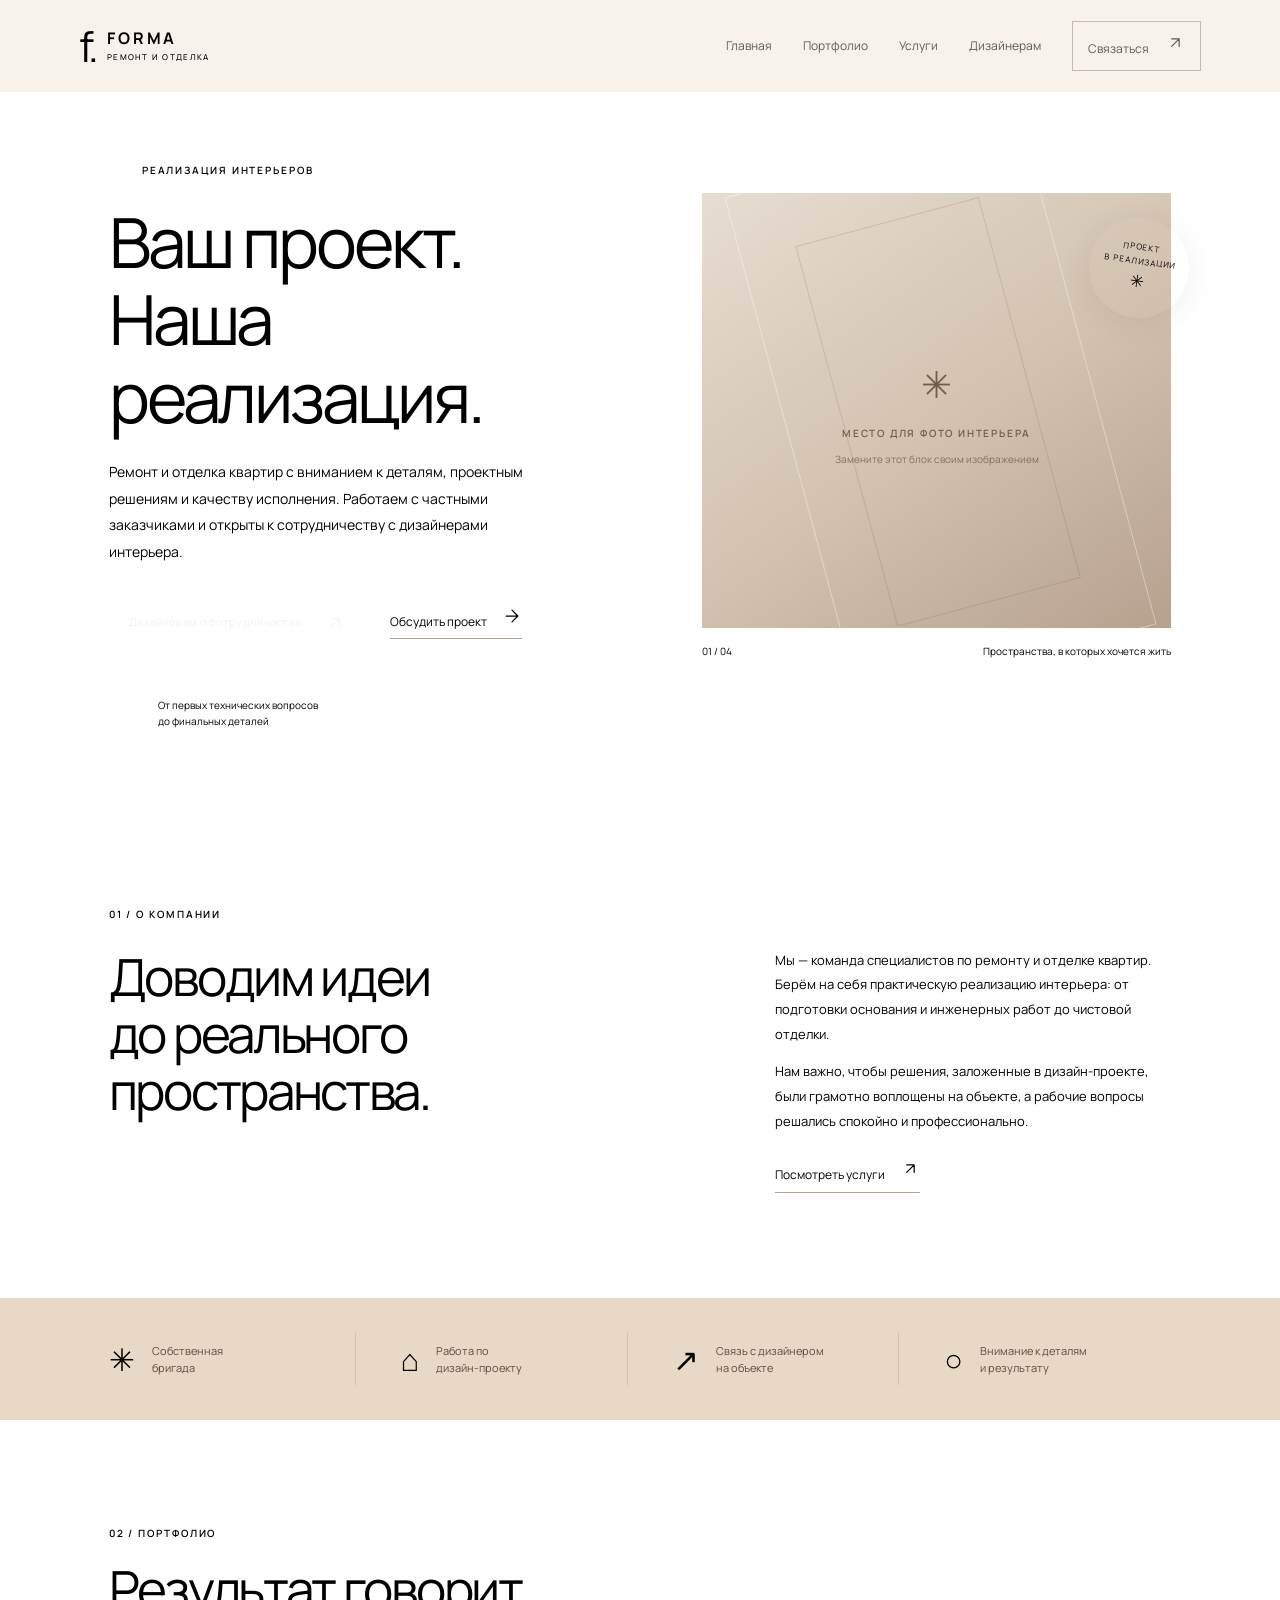
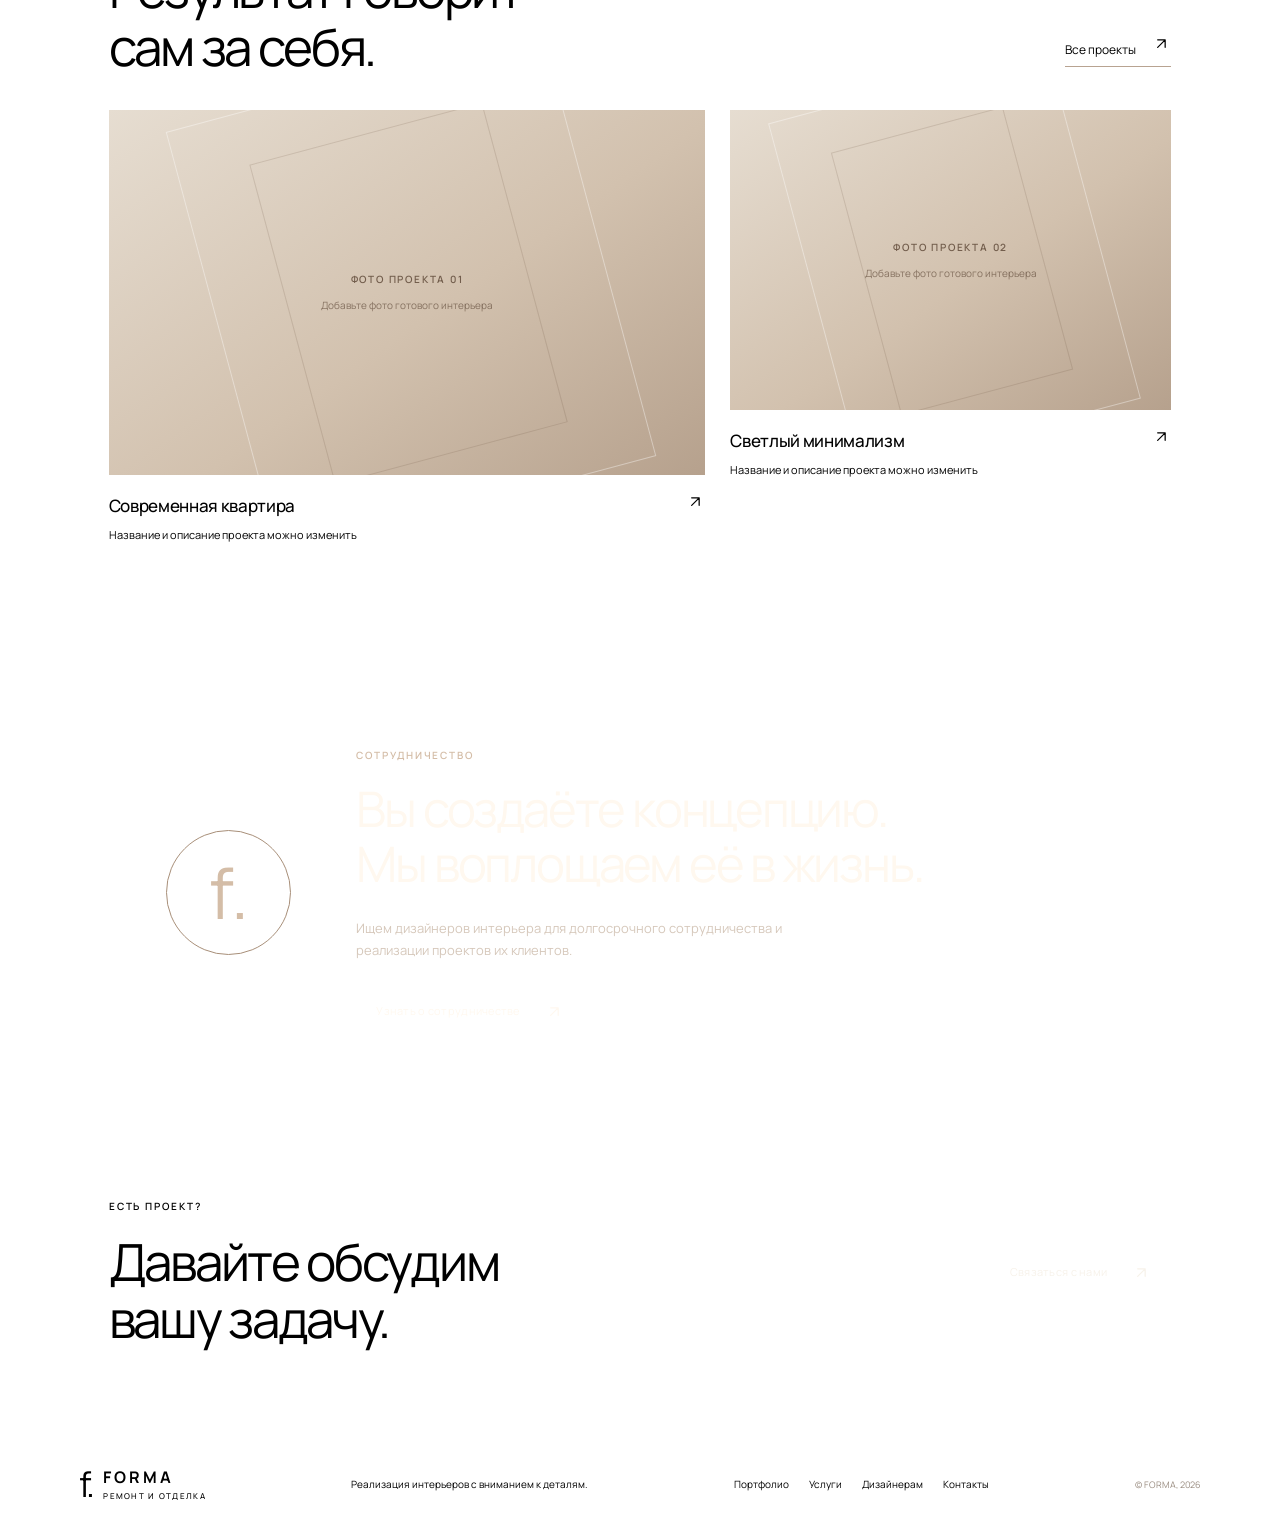
==== index.html @ 243bde85 "Add files via upload" ====
<!doctype html>
<html lang="ru">
<head><meta charset="utf-8"><meta name="viewport" content="width=device-width, initial-scale=1"><meta name="description" content="Ремонт и отделка квартир по дизайн-проектам. Надёжный подрядчик для дизайнеров интерьера."><title>Forma — ремонт и реализация интерьеров</title><link rel="stylesheet" href="styles.css"></head>
<body>
<svg xmlns="http://www.w3.org/2000/svg" style="position:absolute;width:0;height:0;overflow:hidden" aria-hidden="true">
<symbol id="icon-menu" viewBox="0 0 24 24"><path d="M4 7h16M4 12h16M4 17h16" fill="none" stroke="currentColor" stroke-width="1.5" stroke-linecap="round"/></symbol>
<symbol id="icon-arrow" viewBox="0 0 24 24"><path d="M5 12h13M12 5l7 7-7 7" fill="none" stroke="currentColor" stroke-width="1.5" stroke-linecap="round" stroke-linejoin="round"/></symbol>
<symbol id="icon-external" viewBox="0 0 24 24"><path d="M8 16 17 7M8 7h9v9" fill="none" stroke="currentColor" stroke-width="1.5" stroke-linecap="round" stroke-linejoin="round"/></symbol>
</svg>
<header class="site-header"><a class="logo" href="index.html"><span class="logo-mark">f.</span><span>FORMA<small>РЕМОНТ И ОТДЕЛКА</small></span></a><button class="menu-toggle" aria-label="Открыть меню" aria-expanded="false"><svg class="icon-svg" aria-hidden="true"><use href="#icon-menu"></use></svg></button><nav class="nav"><a class="active" href="index.html">Главная</a><a href="portfolio.html">Портфолио</a><a href="services.html">Услуги</a><a href="designers.html">Дизайнерам</a><a class="nav-contact" href="contacts.html">Связаться <span class="icon-inline" aria-hidden="true"><svg class="icon-svg"><use href="#icon-external"></use></svg></span></a></nav></header>
<main><section class="hero"><div class="hero-copy"><p class="eyebrow"><span></span> РЕАЛИЗАЦИЯ ИНТЕРЬЕРОВ</p><h1>Ваш проект.<br><span>Наша реализация.</span></h1><p class="hero-text">Ремонт и отделка квартир с вниманием к деталям, проектным решениям и качеству исполнения. Работаем с частными заказчиками и открыты к сотрудничеству с дизайнерами интерьера.</p><div class="hero-actions"><a class="button button-dark" href="designers.html">Дизайнерам о сотрудничестве <span class="icon-inline" aria-hidden="true"><svg class="icon-svg"><use href="#icon-external"></use></svg></span></a><a class="text-link" href="contacts.html">Обсудить проект <span class="icon-inline" aria-hidden="true"><svg class="icon-svg"><use href="#icon-arrow"></use></svg></span></a></div><div class="hero-note"><span class="note-line"></span><span>От первых технических вопросов<br>до финальных деталей</span></div></div><div class="hero-visual"><div class="visual-image image-placeholder"><span class="placeholder-icon">✳</span><span>МЕСТО ДЛЯ ФОТО ИНТЕРЬЕРА</span><small>Замените этот блок своим изображением</small></div><div class="visual-caption"><span>01 / 04</span><span>Пространства, в которых хочется жить</span></div><div class="circle-stamp">ПРОЕКТ<br>В РЕАЛИЗАЦИИ <b>✳</b></div></div></section>
<section class="intro section-wrap"><div class="section-kicker">01 / О КОМПАНИИ</div><div class="intro-content"><h2>Доводим идеи<br>до <span>реального пространства.</span></h2><div><p>Мы — команда специалистов по ремонту и отделке квартир. Берём на себя практическую реализацию интерьера: от подготовки основания и инженерных работ до чистовой отделки.</p><p>Нам важно, чтобы решения, заложенные в дизайн-проекте, были грамотно воплощены на объекте, а рабочие вопросы решались спокойно и профессионально.</p><a class="underlined-link" href="services.html">Посмотреть услуги <span class="icon-inline" aria-hidden="true"><svg class="icon-svg"><use href="#icon-external"></use></svg></span></a></div></div></section>
<section class="feature-band"><div><span class="feature-symbol">✳</span><p>Собственная<br>бригада</p></div><div><span class="feature-symbol">⌂</span><p>Работа по<br>дизайн-проекту</p></div><div><span class="feature-symbol">↗</span><p>Связь с дизайнером<br>на объекте</p></div><div><span class="feature-symbol">○</span><p>Внимание к деталям<br>и результату</p></div></section>
<section class="preview-section section-wrap"><div class="section-heading"><div><div class="section-kicker">02 / ПОРТФОЛИО</div><h2>Результат говорит<br><span>сам за себя.</span></h2></div><a class="underlined-link" href="portfolio.html">Все проекты <span class="icon-inline" aria-hidden="true"><svg class="icon-svg"><use href="#icon-external"></use></svg></span></a></div><div class="project-grid"><a class="project-card project-large" href="portfolio.html"><div class="project-image image-placeholder"><span>ФОТО ПРОЕКТА 01</span><small>Добавьте фото готового интерьера</small></div><div class="project-meta"><div><h3>Современная квартира</h3><p>Название и описание проекта можно изменить</p></div><span class="icon-inline" aria-hidden="true"><svg class="icon-svg"><use href="#icon-external"></use></svg></span></div></a><a class="project-card" href="portfolio.html"><div class="project-image image-placeholder"><span>ФОТО ПРОЕКТА 02</span><small>Добавьте фото готового интерьера</small></div><div class="project-meta"><div><h3>Светлый минимализм</h3><p>Название и описание проекта можно изменить</p></div><span class="icon-inline" aria-hidden="true"><svg class="icon-svg"><use href="#icon-external"></use></svg></span></div></a></div></section>
<section class="designer-cta"><div class="cta-orbit">f.</div><div><div class="section-kicker">СОТРУДНИЧЕСТВО</div><h2>Вы создаёте концепцию.<br><span>Мы воплощаем её в жизнь.</span></h2><p>Ищем дизайнеров интерьера для долгосрочного сотрудничества и реализации проектов их клиентов.</p><a class="button button-light" href="designers.html">Узнать о сотрудничестве <span class="icon-inline" aria-hidden="true"><svg class="icon-svg"><use href="#icon-external"></use></svg></span></a></div></section>
<section class="contact-strip section-wrap"><div><div class="section-kicker">ЕСТЬ ПРОЕКТ?</div><h2>Давайте обсудим<br><span>вашу задачу.</span></h2></div><a class="button button-dark" href="contacts.html">Связаться с нами <span class="icon-inline" aria-hidden="true"><svg class="icon-svg"><use href="#icon-external"></use></svg></span></a></section></main>
<footer class="site-footer"><a class="logo logo-footer" href="index.html"><span class="logo-mark">f.</span><span>FORMA<small>РЕМОНТ И ОТДЕЛКА</small></span></a><p>Реализация интерьеров с вниманием к деталям.</p><div class="footer-links"><a href="portfolio.html">Портфолио</a><a href="services.html">Услуги</a><a href="designers.html">Дизайнерам</a><a href="contacts.html">Контакты</a></div><span class="copyright">© FORMA, 2026</span></footer><script src="script.js"></script></body></html>
---- styles.css ----
@import url('https://fonts.googleapis.com/css2?family=Manrope:wght@400;500;600;700;800&display=swap');
500;600;700&family=Playfair+Display:ital,wght@0,400;0,500;1,400;1,500&display=swap');
:root{--cream:#F7F2EA;--paper:#FFFCF7;--coffee:#39332D;--brown:#796858;--taupe:#C5A88A;--line:#E3D7C8;--ink:#39332D;--muted:#796858;--sand:#E8D9C7}*{box-sizing:border-box}html{scroll-behavior:smooth}body{margin:0;background:var(--cream);color:var(--ink);font-family:'Manrope',sans-serif;font-size:15px;line-height:1.7}a{color:inherit;text-decoration:none}.site-header{height:92px;padding:0 6.2%;display:flex;align-items:center;justify-content:space-between;border-bottom:1px solid var(--line);background:rgba(247,242,234,.96);position:relative;z-index:10}.logo{display:flex;align-items:center;gap:12px;font-size:16px;font-weight:700;letter-spacing:.18em;line-height:1.1}.logo-mark{font-family:'Manrope',sans-serif;font-size:42px;letter-spacing:-.1em;font-weight:400;color:var(--brown);line-height:1}.logo small{display:block;font-size:8px;letter-spacing:.16em;color:var(--muted);font-weight:500;margin-top:6px}.nav{display:flex;align-items:center;gap:31px;font-size:12px;color:#665a50}.nav a{transition:color .2s}.nav a:hover,.nav a.active{color:var(--brown)}.nav-contact{border:1px solid #c9b9a9;padding:11px 15px}.nav-contact span{margin-left:14px}.menu-toggle{display:none;background:none;border:0;font-size:25px;color:var(--coffee)}.hero{min-height:620px;padding:70px 8.5% 55px;display:grid;grid-template-columns:1fr 1fr;gap:7%;align-items:center}.eyebrow,.section-kicker{font-size:10px;letter-spacing:.19em;color:var(--brown);font-weight:600}.eyebrow{display:flex;align-items:center;gap:10px}.eyebrow span{width:23px;height:1px;background:var(--brown)}h1,h2,h3,p{margin-top:0}h1,h2{font-weight:400;letter-spacing:-.045em;line-height:1.12}h1{font-size:clamp(48px,5.4vw,77px);margin:24px 0}h1 em,h2 em,.contact-value em{font-family:'Manrope',sans-serif;font-weight:400;color:var(--brown)}h2{font-size:clamp(34px,4vw,53px);margin:18px 0 25px}h3{font-size:17px;font-weight:500;margin-bottom:5px;letter-spacing:-.02em}.hero-copy{padding:0 0 12px}.hero-text{max-width:440px;color:var(--muted);font-size:14px;line-height:1.9}.hero-actions{display:flex;align-items:center;gap:25px;flex-wrap:wrap;margin-top:31px}.button{display:inline-flex;align-items:center;gap:24px;padding:16px 20px;font-size:11px;letter-spacing:.025em;transition:transform .2s,background .2s}.button:hover{transform:translateY(-2px)}.button span{font-size:16px}.button-dark{background:var(--coffee);color:#F7F2EA}.button-dark:hover{background:#2E2924}.button-light{background:var(--paper);color:var(--coffee)}.text-link,.underlined-link{font-size:12px;border-bottom:1px solid #b8a391;padding-bottom:6px}.text-link span,.underlined-link span{padding-left:13px;color:var(--brown)}.hero-note{display:flex;align-items:center;gap:13px;margin-top:48px;color:var(--muted);font-size:10px;line-height:1.6}.note-line{height:1px;width:36px;background:var(--taupe)}.hero-visual{position:relative;padding:0 0 35px 25px}.visual-image{height:435px}.image-placeholder{background:linear-gradient(145deg,#e6ddd1,#d2c1ae 55%,#b6a18d);display:flex;align-items:center;justify-content:center;flex-direction:column;gap:9px;text-align:center;color:#725d4c;position:relative;overflow:hidden}.image-placeholder:before,.image-placeholder:after{content:"";position:absolute;border:1px solid rgba(255,255,255,.38);transform:rotate(-15deg);width:65%;height:120%;left:18%;top:-10%}.image-placeholder:after{width:40%;height:90%;left:30%;top:5%;border-color:rgba(95,70,52,.16)}.image-placeholder>*{position:relative;z-index:1}.image-placeholder>span:not(.placeholder-icon){font-size:10px;letter-spacing:.18em;font-weight:600}.image-placeholder small{font-size:10px;opacity:.8}.placeholder-icon{font-size:37px}.visual-caption{display:flex;justify-content:space-between;padding:15px 0;color:var(--muted);font-size:10px}.circle-stamp{position:absolute;right:-18px;top:25px;border-radius:50%;width:100px;height:100px;background:var(--paper);box-shadow:0 6px 30px #59422b15;display:flex;align-items:center;justify-content:center;flex-direction:column;text-align:center;font-size:8px;letter-spacing:.13em;line-height:1.7;color:var(--brown);transform:rotate(8deg)}.circle-stamp b{font-size:17px;font-weight:400}.section-wrap{padding-left:8.5%;padding-right:8.5%}.intro{padding-top:110px;padding-bottom:105px;border-top:1px solid var(--line)}.intro-content{display:grid;grid-template-columns:1fr .75fr;gap:13%;margin-top:25px}.intro-content h2{margin-top:0}.intro-content p{font-size:13px;color:var(--muted);line-height:1.9}.intro-content .underlined-link{display:inline-block;margin-top:13px}.feature-band{background:#E8D9C7;display:grid;grid-template-columns:repeat(4,1fr);padding:35px 8.5%;gap:25px}.feature-band>div{border-right:1px solid #D4C1AC;padding:0 20px;display:flex;align-items:center;gap:17px}.feature-band>div:first-child{padding-left:0}.feature-band>div:last-child{border:0}.feature-symbol{font-family:'Manrope',sans-serif;font-size:31px;color:var(--brown)}.feature-band p{font-size:11px;line-height:1.6;margin:0;color:#5e4c3f}.preview-section{padding-top:105px;padding-bottom:110px}.section-heading{display:flex;justify-content:space-between;align-items:end;margin-bottom:35px}.section-heading h2{margin-bottom:0}.section-heading>.underlined-link{margin-bottom:8px}.project-grid{display:grid;grid-template-columns:1.15fr .85fr;gap:25px}.project-image{height:300px}.project-large .project-image{height:365px}.project-meta,.portfolio-caption{display:flex;justify-content:space-between;align-items:flex-start;padding:17px 0;border-bottom:1px solid var(--line)}.project-meta p,.portfolio-caption p{font-size:11px;color:var(--muted);margin:0}.project-meta>span{font-size:20px;color:var(--brown)}.designer-cta{background:var(--coffee);color:#fff8ef;padding:75px 13%;display:grid;grid-template-columns:150px 1fr;gap:40px;align-items:center}.designer-cta .section-kicker{color:#d4bda7}.designer-cta h2{font-size:clamp(34px,4vw,49px)}.designer-cta h2 em{color:#d4bda7}.designer-cta p{color:#d6c8bb;font-size:13px;max-width:470px;margin-bottom:25px}.cta-orbit{width:125px;height:125px;border:1px solid #a88f79;border-radius:50%;display:grid;place-items:center;font-family:'Manrope',sans-serif;font-size:70px;color:#d4bda7}.contact-strip{display:flex;justify-content:space-between;align-items:center;padding-top:85px;padding-bottom:85px}.contact-strip h2{margin-bottom:0}.site-footer{padding:35px 6.2%;border-top:1px solid var(--line);display:flex;align-items:center;justify-content:space-between;gap:25px;flex-wrap:wrap}.logo-footer .logo-mark{font-size:35px}.site-footer>p{font-size:10px;color:var(--muted);margin:0}.footer-links{display:flex;gap:20px;font-size:10px;color:var(--muted)}.copyright{font-size:9px;color:#9a8d81}.page-hero{padding-top:95px;padding-bottom:70px}.page-hero h1{font-size:clamp(46px,5.6vw,72px);margin:22px 0}.page-hero>p{max-width:590px;color:var(--muted);font-size:14px;line-height:1.9}.portfolio-grid{display:grid;grid-template-columns:1fr 1fr;gap:40px 25px;padding-bottom:100px}.portfolio-photo{height:350px}.portfolio-item:nth-child(2n) .portfolio-photo{background:linear-gradient(145deg,#ddd4c8,#c3b09c 55%,#a58f7a)}.portfolio-item:nth-child(3n) .portfolio-photo{background:linear-gradient(145deg,#e9e1d7,#d5c3b0 55%,#c0a58c)}.portfolio-caption{align-items:center}.portfolio-caption>span{font-family:'Manrope',sans-serif;font-size:24px;color:#b7a391}.bottom-cta{padding-top:55px;padding-bottom:70px;border-top:1px solid var(--line);display:flex;align-items:center;justify-content:space-between;gap:25px}.bottom-cta h2{font-size:35px;margin:0}.services-list{padding-bottom:75px}.service-row{display:grid;grid-template-columns:45px 55px 1fr 25px;gap:20px;align-items:center;padding:25px 0;border-top:1px solid var(--line)}.service-number{font-size:10px;color:var(--brown)}.service-icon{width:48px;height:48px;border:1px solid #d9cabc;border-radius:50%;display:grid;place-items:center;font-size:22px;color:var(--brown)}.service-row p{margin:0;color:var(--muted);font-size:12px;max-width:700px}.service-row h2{font-size:22px;margin:0 0 7px}.service-arrow{color:var(--brown);font-size:20px}.service-note{background:#ece3d8;display:grid;grid-template-columns:50px 1fr auto;gap:25px;align-items:center;padding-top:35px;padding-bottom:35px;margin-bottom:90px}.note-star{font-size:34px;color:var(--brown)}.service-note h2{font-size:24px;margin:0 0 8px}.service-note p{font-size:12px;color:var(--muted);max-width:650px;margin:0}.service-note .underlined-link{white-space:nowrap}.designer-page-hero{padding-bottom:95px}.designer-page-hero>p{max-width:650px;margin-bottom:28px}.partner-section{display:grid;grid-template-columns:.7fr 1.3fr;gap:9%;padding-top:65px;padding-bottom:100px;border-top:1px solid var(--line)}.partner-intro h2{font-size:42px}.partner-intro>p{font-size:12px;line-height:1.9;color:var(--muted)}.partner-list{border-top:1px solid var(--line)}.partner-item{display:grid;grid-template-columns:55px 1fr 20px;gap:18px;align-items:start;padding:24px 0;border-bottom:1px solid var(--line)}.partner-icon{width:44px;height:44px;border-radius:50%;display:grid;place-items:center;background:#ece2d7;color:var(--brown);font-size:21px}.partner-item h3{margin:0 0 6px;font-size:16px}.partner-item p{font-size:12px;color:var(--muted);margin:0;line-height:1.8}.partner-item>span{color:var(--brown)}.partner-item .underlined-link{display:inline-block;margin-top:14px}.partner-quote{background:#E8D9C7;text-align:center;padding:65px 15%}.partner-quote>span{font-family:'Manrope',sans-serif;font-size:60px;color:var(--brown);line-height:1}.partner-quote blockquote{font-family:'Manrope',sans-serif;font-size:clamp(25px,3vw,38px);line-height:1.35;margin:15px auto 25px;max-width:750px;color:#5c4839}.partner-quote p{font-size:9px;letter-spacing:.18em;color:var(--brown);margin:0}.contact-page{padding-top:95px;padding-bottom:110px;display:grid;grid-template-columns:1fr .75fr;gap:12%;align-items:center}.contact-page h1{font-size:clamp(55px,6vw,78px);margin:25px 0}.contact-page-copy>p{font-size:13px;max-width:400px;color:var(--muted);line-height:1.9}.contact-details{margin-top:45px;display:grid;gap:24px}.contact-details a{display:grid;gap:5px;width:fit-content}.contact-label{font-size:9px;letter-spacing:.17em;color:var(--brown)}.contact-value{font-size:16px}.contact-card{min-height:370px;background:#e9dfd3;padding:35px;display:flex;flex-direction:column;justify-content:space-between;position:relative;overflow:hidden}.contact-card:after{content:"";position:absolute;width:280px;height:280px;border:1px solid #c7b39f;border-radius:50%;right:-100px;top:80px}.contact-card-symbol{font-family:'Manrope',sans-serif;font-size:75px;color:var(--brown);line-height:1}.contact-card p{font-family:'Manrope',sans-serif;font-size:28px;line-height:1.4;position:relative;z-index:1}.contact-card p em{color:var(--brown)}.card-line{height:1px;background:#cdbdad;width:100%;position:relative;z-index:1}.contact-card-note{font-size:9px;letter-spacing:.16em;color:var(--brown);position:relative;z-index:1}
@media(max-width:900px){.site-header{padding:0 5%;height:78px}.nav{gap:15px}.hero{padding-left:6%;padding-right:6%;gap:4%}.section-wrap{padding-left:6%;padding-right:6%}.feature-band{padding-left:6%;padding-right:6%}.feature-band>div{padding:0 10px;gap:10px}.site-footer{padding-left:5%;padding-right:5%}.nav{font-size:11px}.nav-contact{padding:8px}.partner-section{gap:5%}.contact-page{gap:7%}}
@media(max-width:680px){.site-header{height:75px}.menu-toggle{display:block}.nav{display:none;position:absolute;top:74px;left:0;right:0;background:var(--cream);padding:18px 6% 25px;border-bottom:1px solid var(--line);flex-direction:column;align-items:stretch;gap:0}.nav.open{display:flex}.nav a{padding:13px 0;border-bottom:1px solid var(--line)}.nav .nav-contact{border:0;padding:13px 0}.hero{grid-template-columns:1fr;padding:55px 6% 45px;gap:35px}.hero h1{font-size:55px}.hero-visual{padding-left:0;padding-right:8px}.visual-image{height:340px}.circle-stamp{right:-4px}.intro{padding-top:65px;padding-bottom:65px}.intro-content{grid-template-columns:1fr;gap:10px}.feature-band{grid-template-columns:1fr 1fr;gap:25px;padding-top:30px;padding-bottom:30px}.feature-band>div{border:0;padding:0!important}.preview-section{padding-top:65px;padding-bottom:65px}.section-heading{align-items:start;gap:20px;flex-direction:column}.project-grid{grid-template-columns:1fr;gap:30px}.project-image,.project-large .project-image{height:280px}.designer-cta{padding:55px 7%;grid-template-columns:1fr;gap:25px}.cta-orbit{width:85px;height:85px;font-size:50px}.contact-strip{padding-top:60px;padding-bottom:60px;align-items:flex-start;flex-direction:column}.site-footer{align-items:flex-start;flex-direction:column;gap:17px;padding-top:30px;padding-bottom:30px}.footer-links{flex-wrap:wrap}.page-hero{padding-top:65px;padding-bottom:45px}.page-hero h1{font-size:48px}.portfolio-grid{grid-template-columns:1fr;padding-bottom:60px;gap:30px}.portfolio-photo{height:290px}.bottom-cta{align-items:flex-start;flex-direction:column;padding-top:40px;padding-bottom:50px}.bottom-cta h2{font-size:29px}.service-row{grid-template-columns:28px 43px 1fr;gap:12px;padding:22px 0}.service-icon{width:40px;height:40px;font-size:18px}.service-row h2{font-size:18px}.service-row p{font-size:11px}.service-arrow{display:none}.service-note{grid-template-columns:35px 1fr;gap:14px;margin-bottom:60px}.service-note .underlined-link{grid-column:2;width:fit-content}.service-note h2{font-size:20px}.partner-section{grid-template-columns:1fr;gap:25px;padding-top:50px;padding-bottom:60px}.partner-intro h2{font-size:37px}.partner-item{grid-template-columns:45px 1fr 15px;gap:12px}.partner-icon{width:38px;height:38px}.partner-quote{padding:50px 7%}.contact-page{grid-template-columns:1fr;padding-top:65px;padding-bottom:65px;gap:45px}.contact-page h1{font-size:60px}.contact-card{min-height:300px}.hero-actions{gap:18px}.button{padding:14px 15px}.logo{font-size:14px}}

/* Общие настройки типографики: без курсива, тёплая нейтральная палитра */
html, body, body * { font-style: normal; }

.icon-svg{display:inline-block;width:20px;height:20px;vertical-align:middle;color:var(--coffee);fill:none}
.icon-inline{display:inline-flex;align-items:center;justify-content:center}
.menu-toggle .icon-svg{width:24px;height:24px}
.feature-symbol,.partner-icon,.service-icon{color:var(--coffee)}
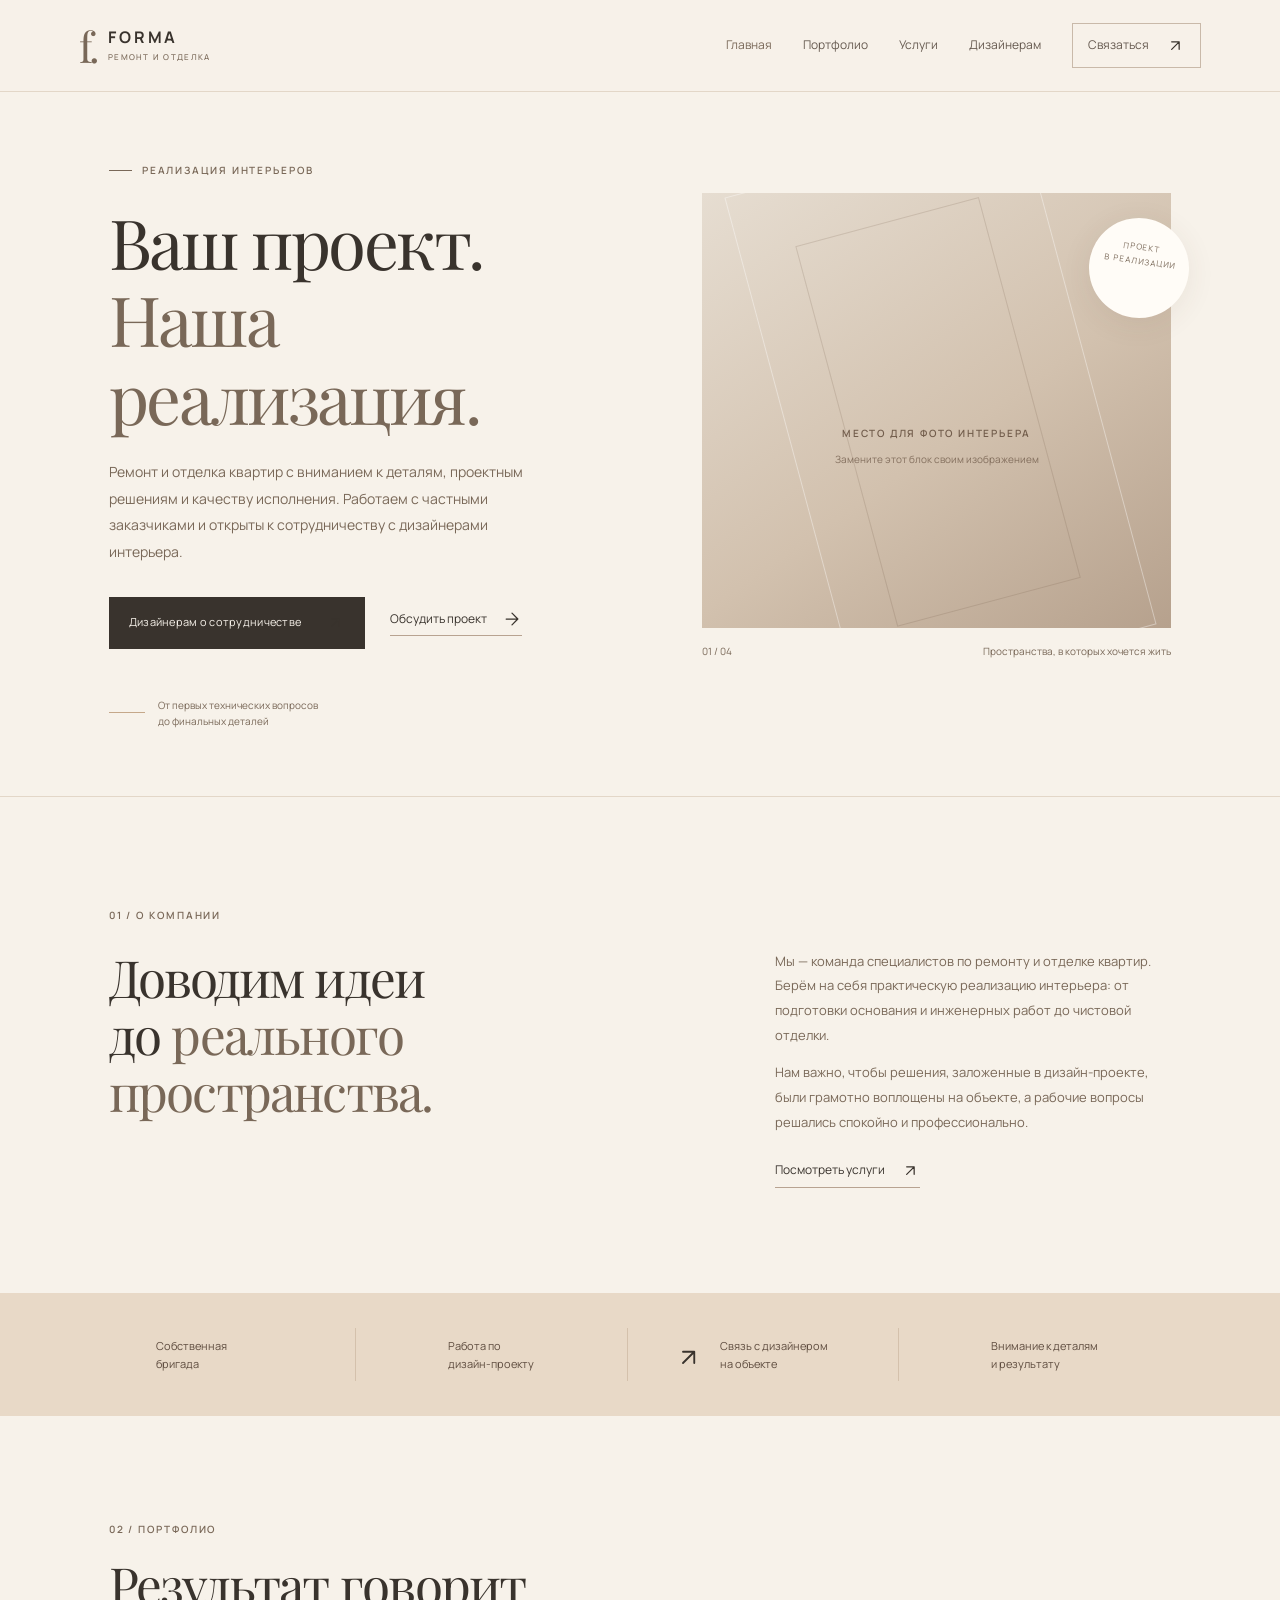
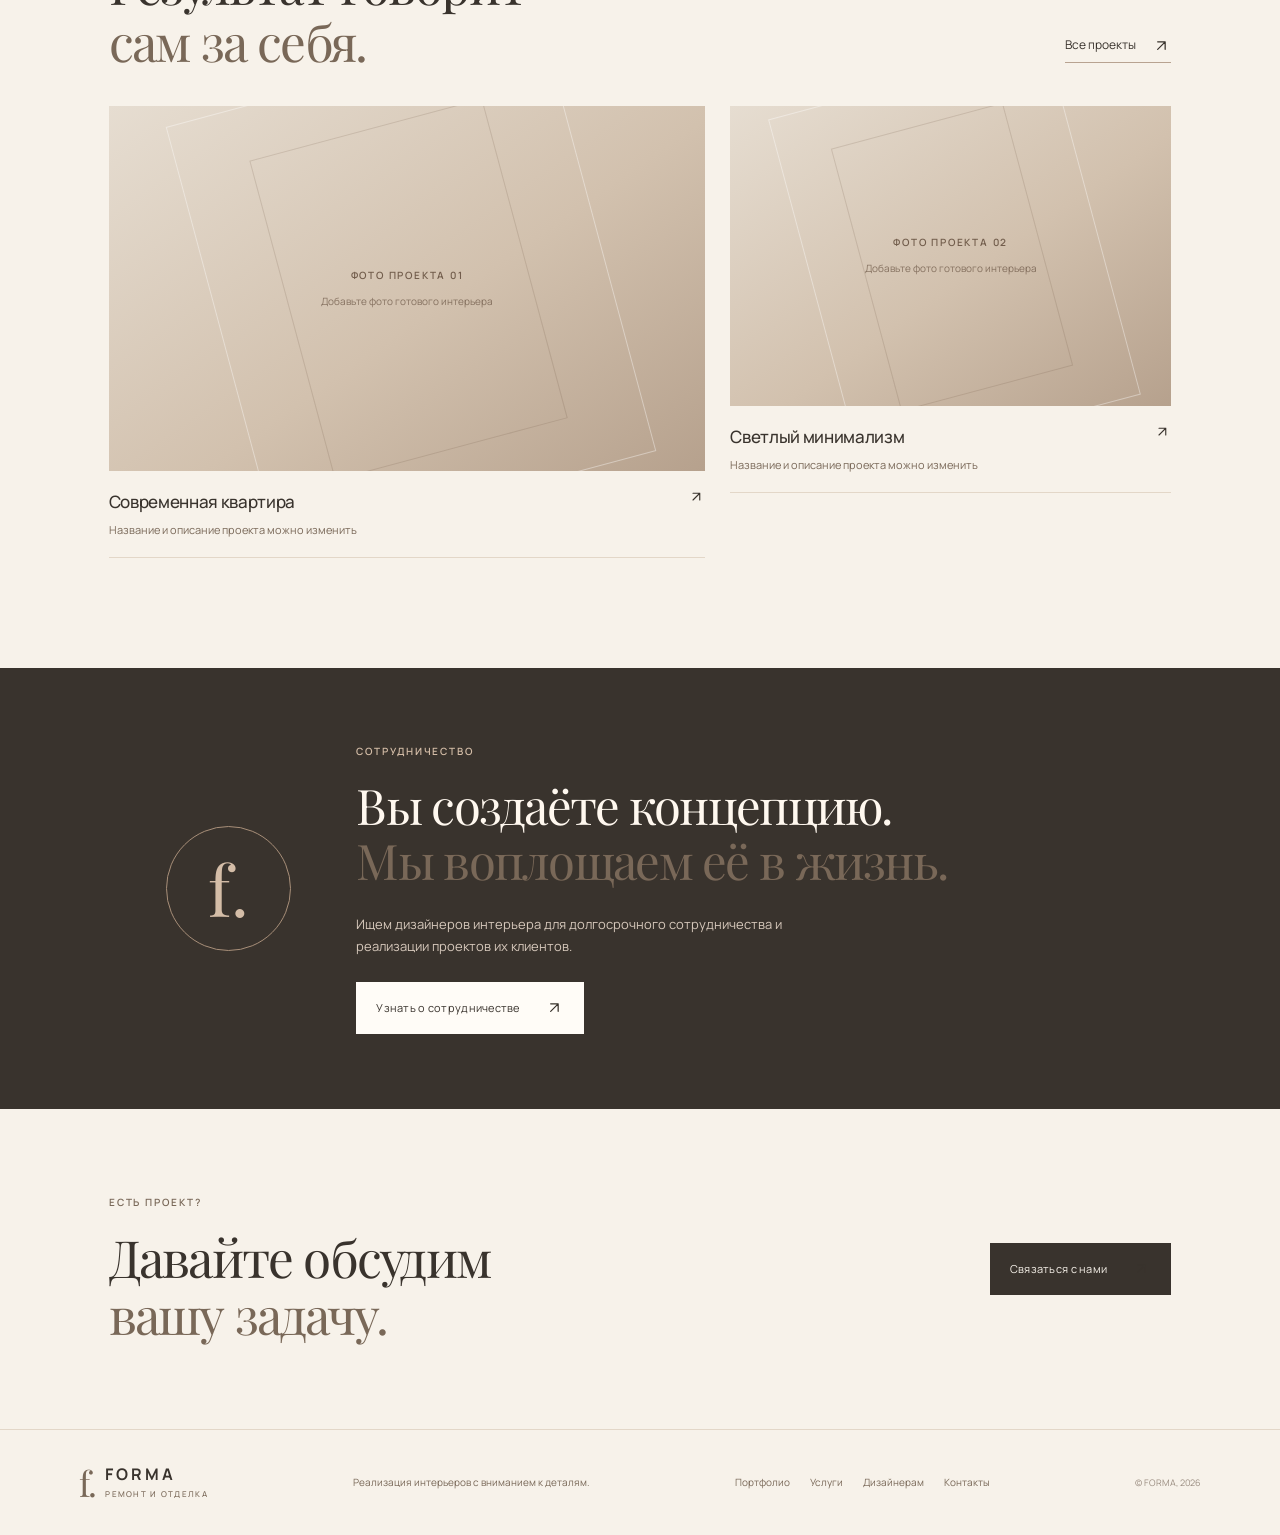
==== commit c2b183c7: "Add files via upload" ====
--- a/index.html
+++ b/index.html
@@ -3,14 +3,12 @@
 <head><meta charset="utf-8"><meta name="viewport" content="width=device-width, initial-scale=1"><meta name="description" content="Ремонт и отделка квартир по дизайн-проектам. Надёжный подрядчик для дизайнеров интерьера."><title>Forma — ремонт и реализация интерьеров</title><link rel="stylesheet" href="styles.css"></head>
 <body>
 <svg xmlns="http://www.w3.org/2000/svg" style="position:absolute;width:0;height:0;overflow:hidden" aria-hidden="true">
-<symbol id="icon-menu" viewBox="0 0 24 24"><path d="M4 7h16M4 12h16M4 17h16" fill="none" stroke="currentColor" stroke-width="1.5" stroke-linecap="round"/></symbol>
-<symbol id="icon-arrow" viewBox="0 0 24 24"><path d="M5 12h13M12 5l7 7-7 7" fill="none" stroke="currentColor" stroke-width="1.5" stroke-linecap="round" stroke-linejoin="round"/></symbol>
-<symbol id="icon-external" viewBox="0 0 24 24"><path d="M8 16 17 7M8 7h9v9" fill="none" stroke="currentColor" stroke-width="1.5" stroke-linecap="round" stroke-linejoin="round"/></symbol>
-</svg>
-<header class="site-header"><a class="logo" href="index.html"><span class="logo-mark">f.</span><span>FORMA<small>РЕМОНТ И ОТДЕЛКА</small></span></a><button class="menu-toggle" aria-label="Открыть меню" aria-expanded="false"><svg class="icon-svg" aria-hidden="true"><use href="#icon-menu"></use></svg></button><nav class="nav"><a class="active" href="index.html">Главная</a><a href="portfolio.html">Портфолио</a><a href="services.html">Услуги</a><a href="designers.html">Дизайнерам</a><a class="nav-contact" href="contacts.html">Связаться <span class="icon-inline" aria-hidden="true"><svg class="icon-svg"><use href="#icon-external"></use></svg></span></a></nav></header>
-<main><section class="hero"><div class="hero-copy"><p class="eyebrow"><span></span> РЕАЛИЗАЦИЯ ИНТЕРЬЕРОВ</p><h1>Ваш проект.<br><span>Наша реализация.</span></h1><p class="hero-text">Ремонт и отделка квартир с вниманием к деталям, проектным решениям и качеству исполнения. Работаем с частными заказчиками и открыты к сотрудничеству с дизайнерами интерьера.</p><div class="hero-actions"><a class="button button-dark" href="designers.html">Дизайнерам о сотрудничестве <span class="icon-inline" aria-hidden="true"><svg class="icon-svg"><use href="#icon-external"></use></svg></span></a><a class="text-link" href="contacts.html">Обсудить проект <span class="icon-inline" aria-hidden="true"><svg class="icon-svg"><use href="#icon-arrow"></use></svg></span></a></div><div class="hero-note"><span class="note-line"></span><span>От первых технических вопросов<br>до финальных деталей</span></div></div><div class="hero-visual"><div class="visual-image image-placeholder"><span class="placeholder-icon">✳</span><span>МЕСТО ДЛЯ ФОТО ИНТЕРЬЕРА</span><small>Замените этот блок своим изображением</small></div><div class="visual-caption"><span>01 / 04</span><span>Пространства, в которых хочется жить</span></div><div class="circle-stamp">ПРОЕКТ<br>В РЕАЛИЗАЦИИ <b>✳</b></div></div></section>
+<symbol id="icon-menu" viewBox="0 0 24 24"><path d="M4 7h16M4 12h16M4 17h16"/></symbol>
+<symbol id="icon-arrow" viewBox="0 0 24 24"><path d="M5 12h13M12 5l7 7-7 7"/></symbol>
+<symbol id="icon-external" viewBox="0 0 24 24"><path d="M8 16 17 7M8 7h9v9"/></symbol></svg><header class="site-header"><a class="logo" href="index.html"><span class="logo-mark">f.</span><span>FORMA<small>РЕМОНТ И ОТДЕЛКА</small></span></a><button class="menu-toggle" aria-label="Открыть меню" aria-expanded="false"><svg class="icon-svg" aria-hidden="true"><use href="#icon-menu"></use></svg></button><nav class="nav"><a class="active" href="index.html">Главная</a><a href="portfolio.html">Портфолио</a><a href="services.html">Услуги</a><a href="designers.html">Дизайнерам</a><a class="nav-contact" href="contacts.html">Связаться <span class="icon-inline" aria-hidden="true"><svg class="icon-svg"><use href="#icon-external"></use></svg></span></a></nav></header>
+<main><section class="hero"><div class="hero-copy"><p class="eyebrow"><span></span> РЕАЛИЗАЦИЯ ИНТЕРЬЕРОВ</p><h1>Ваш проект.<br><span>Наша реализация.</span></h1><p class="hero-text">Ремонт и отделка квартир с вниманием к деталям, проектным решениям и качеству исполнения. Работаем с частными заказчиками и открыты к сотрудничеству с дизайнерами интерьера.</p><div class="hero-actions"><a class="button button-dark" href="designers.html">Дизайнерам о сотрудничестве <span class="icon-inline" aria-hidden="true"><svg class="icon-svg"><use href="#icon-external"></use></svg></span></a><a class="text-link" href="contacts.html">Обсудить проект <span class="icon-inline" aria-hidden="true"><svg class="icon-svg"><use href="#icon-arrow"></use></svg></span></a></div><div class="hero-note"><span class="note-line"></span><span>От первых технических вопросов<br>до финальных деталей</span></div></div><div class="hero-visual"><div class="visual-image image-placeholder"><span class="placeholder-icon"><svg class="icon-svg" aria-hidden="true"><use href="#icon-detail"></use></svg></span><span>МЕСТО ДЛЯ ФОТО ИНТЕРЬЕРА</span><small>Замените этот блок своим изображением</small></div><div class="visual-caption"><span>01 / 04</span><span>Пространства, в которых хочется жить</span></div><div class="circle-stamp">ПРОЕКТ<br>В РЕАЛИЗАЦИИ <b><svg class="icon-svg" aria-hidden="true"><use href="#icon-detail"></use></svg></b></div></div></section>
 <section class="intro section-wrap"><div class="section-kicker">01 / О КОМПАНИИ</div><div class="intro-content"><h2>Доводим идеи<br>до <span>реального пространства.</span></h2><div><p>Мы — команда специалистов по ремонту и отделке квартир. Берём на себя практическую реализацию интерьера: от подготовки основания и инженерных работ до чистовой отделки.</p><p>Нам важно, чтобы решения, заложенные в дизайн-проекте, были грамотно воплощены на объекте, а рабочие вопросы решались спокойно и профессионально.</p><a class="underlined-link" href="services.html">Посмотреть услуги <span class="icon-inline" aria-hidden="true"><svg class="icon-svg"><use href="#icon-external"></use></svg></span></a></div></div></section>
-<section class="feature-band"><div><span class="feature-symbol">✳</span><p>Собственная<br>бригада</p></div><div><span class="feature-symbol">⌂</span><p>Работа по<br>дизайн-проекту</p></div><div><span class="feature-symbol">↗</span><p>Связь с дизайнером<br>на объекте</p></div><div><span class="feature-symbol">○</span><p>Внимание к деталям<br>и результату</p></div></section>
+<section class="feature-band"><div><span class="feature-symbol"><svg class="icon-svg" aria-hidden="true"><use href="#icon-tools"></use></svg></span><p>Собственная<br>бригада</p></div><div><span class="feature-symbol"><svg class="icon-svg" aria-hidden="true"><use href="#icon-house"></use></svg></span><p>Работа по<br>дизайн-проекту</p></div><div><span class="feature-symbol"><svg class="icon-svg" aria-hidden="true"><use href="#icon-external"></use></svg></span><p>Связь с дизайнером<br>на объекте</p></div><div><span class="feature-symbol"><svg class="icon-svg" aria-hidden="true"><use href="#icon-detail"></use></svg></span><p>Внимание к деталям<br>и результату</p></div></section>
 <section class="preview-section section-wrap"><div class="section-heading"><div><div class="section-kicker">02 / ПОРТФОЛИО</div><h2>Результат говорит<br><span>сам за себя.</span></h2></div><a class="underlined-link" href="portfolio.html">Все проекты <span class="icon-inline" aria-hidden="true"><svg class="icon-svg"><use href="#icon-external"></use></svg></span></a></div><div class="project-grid"><a class="project-card project-large" href="portfolio.html"><div class="project-image image-placeholder"><span>ФОТО ПРОЕКТА 01</span><small>Добавьте фото готового интерьера</small></div><div class="project-meta"><div><h3>Современная квартира</h3><p>Название и описание проекта можно изменить</p></div><span class="icon-inline" aria-hidden="true"><svg class="icon-svg"><use href="#icon-external"></use></svg></span></div></a><a class="project-card" href="portfolio.html"><div class="project-image image-placeholder"><span>ФОТО ПРОЕКТА 02</span><small>Добавьте фото готового интерьера</small></div><div class="project-meta"><div><h3>Светлый минимализм</h3><p>Название и описание проекта можно изменить</p></div><span class="icon-inline" aria-hidden="true"><svg class="icon-svg"><use href="#icon-external"></use></svg></span></div></a></div></section>
 <section class="designer-cta"><div class="cta-orbit">f.</div><div><div class="section-kicker">СОТРУДНИЧЕСТВО</div><h2>Вы создаёте концепцию.<br><span>Мы воплощаем её в жизнь.</span></h2><p>Ищем дизайнеров интерьера для долгосрочного сотрудничества и реализации проектов их клиентов.</p><a class="button button-light" href="designers.html">Узнать о сотрудничестве <span class="icon-inline" aria-hidden="true"><svg class="icon-svg"><use href="#icon-external"></use></svg></span></a></div></section>
 <section class="contact-strip section-wrap"><div><div class="section-kicker">ЕСТЬ ПРОЕКТ?</div><h2>Давайте обсудим<br><span>вашу задачу.</span></h2></div><a class="button button-dark" href="contacts.html">Связаться с нами <span class="icon-inline" aria-hidden="true"><svg class="icon-svg"><use href="#icon-external"></use></svg></span></a></section></main>
--- a/styles.css
+++ b/styles.css
@@ -1,6 +1,5 @@
-@import url('https://fonts.googleapis.com/css2?family=Manrope:wght@400;500;600;700;800&display=swap');
-500;600;700&family=Playfair+Display:ital,wght@0,400;0,500;1,400;1,500&display=swap');
-:root{--cream:#F7F2EA;--paper:#FFFCF7;--coffee:#39332D;--brown:#796858;--taupe:#C5A88A;--line:#E3D7C8;--ink:#39332D;--muted:#796858;--sand:#E8D9C7}*{box-sizing:border-box}html{scroll-behavior:smooth}body{margin:0;background:var(--cream);color:var(--ink);font-family:'Manrope',sans-serif;font-size:15px;line-height:1.7}a{color:inherit;text-decoration:none}.site-header{height:92px;padding:0 6.2%;display:flex;align-items:center;justify-content:space-between;border-bottom:1px solid var(--line);background:rgba(247,242,234,.96);position:relative;z-index:10}.logo{display:flex;align-items:center;gap:12px;font-size:16px;font-weight:700;letter-spacing:.18em;line-height:1.1}.logo-mark{font-family:'Manrope',sans-serif;font-size:42px;letter-spacing:-.1em;font-weight:400;color:var(--brown);line-height:1}.logo small{display:block;font-size:8px;letter-spacing:.16em;color:var(--muted);font-weight:500;margin-top:6px}.nav{display:flex;align-items:center;gap:31px;font-size:12px;color:#665a50}.nav a{transition:color .2s}.nav a:hover,.nav a.active{color:var(--brown)}.nav-contact{border:1px solid #c9b9a9;padding:11px 15px}.nav-contact span{margin-left:14px}.menu-toggle{display:none;background:none;border:0;font-size:25px;color:var(--coffee)}.hero{min-height:620px;padding:70px 8.5% 55px;display:grid;grid-template-columns:1fr 1fr;gap:7%;align-items:center}.eyebrow,.section-kicker{font-size:10px;letter-spacing:.19em;color:var(--brown);font-weight:600}.eyebrow{display:flex;align-items:center;gap:10px}.eyebrow span{width:23px;height:1px;background:var(--brown)}h1,h2,h3,p{margin-top:0}h1,h2{font-weight:400;letter-spacing:-.045em;line-height:1.12}h1{font-size:clamp(48px,5.4vw,77px);margin:24px 0}h1 em,h2 em,.contact-value em{font-family:'Manrope',sans-serif;font-weight:400;color:var(--brown)}h2{font-size:clamp(34px,4vw,53px);margin:18px 0 25px}h3{font-size:17px;font-weight:500;margin-bottom:5px;letter-spacing:-.02em}.hero-copy{padding:0 0 12px}.hero-text{max-width:440px;color:var(--muted);font-size:14px;line-height:1.9}.hero-actions{display:flex;align-items:center;gap:25px;flex-wrap:wrap;margin-top:31px}.button{display:inline-flex;align-items:center;gap:24px;padding:16px 20px;font-size:11px;letter-spacing:.025em;transition:transform .2s,background .2s}.button:hover{transform:translateY(-2px)}.button span{font-size:16px}.button-dark{background:var(--coffee);color:#F7F2EA}.button-dark:hover{background:#2E2924}.button-light{background:var(--paper);color:var(--coffee)}.text-link,.underlined-link{font-size:12px;border-bottom:1px solid #b8a391;padding-bottom:6px}.text-link span,.underlined-link span{padding-left:13px;color:var(--brown)}.hero-note{display:flex;align-items:center;gap:13px;margin-top:48px;color:var(--muted);font-size:10px;line-height:1.6}.note-line{height:1px;width:36px;background:var(--taupe)}.hero-visual{position:relative;padding:0 0 35px 25px}.visual-image{height:435px}.image-placeholder{background:linear-gradient(145deg,#e6ddd1,#d2c1ae 55%,#b6a18d);display:flex;align-items:center;justify-content:center;flex-direction:column;gap:9px;text-align:center;color:#725d4c;position:relative;overflow:hidden}.image-placeholder:before,.image-placeholder:after{content:"";position:absolute;border:1px solid rgba(255,255,255,.38);transform:rotate(-15deg);width:65%;height:120%;left:18%;top:-10%}.image-placeholder:after{width:40%;height:90%;left:30%;top:5%;border-color:rgba(95,70,52,.16)}.image-placeholder>*{position:relative;z-index:1}.image-placeholder>span:not(.placeholder-icon){font-size:10px;letter-spacing:.18em;font-weight:600}.image-placeholder small{font-size:10px;opacity:.8}.placeholder-icon{font-size:37px}.visual-caption{display:flex;justify-content:space-between;padding:15px 0;color:var(--muted);font-size:10px}.circle-stamp{position:absolute;right:-18px;top:25px;border-radius:50%;width:100px;height:100px;background:var(--paper);box-shadow:0 6px 30px #59422b15;display:flex;align-items:center;justify-content:center;flex-direction:column;text-align:center;font-size:8px;letter-spacing:.13em;line-height:1.7;color:var(--brown);transform:rotate(8deg)}.circle-stamp b{font-size:17px;font-weight:400}.section-wrap{padding-left:8.5%;padding-right:8.5%}.intro{padding-top:110px;padding-bottom:105px;border-top:1px solid var(--line)}.intro-content{display:grid;grid-template-columns:1fr .75fr;gap:13%;margin-top:25px}.intro-content h2{margin-top:0}.intro-content p{font-size:13px;color:var(--muted);line-height:1.9}.intro-content .underlined-link{display:inline-block;margin-top:13px}.feature-band{background:#E8D9C7;display:grid;grid-template-columns:repeat(4,1fr);padding:35px 8.5%;gap:25px}.feature-band>div{border-right:1px solid #D4C1AC;padding:0 20px;display:flex;align-items:center;gap:17px}.feature-band>div:first-child{padding-left:0}.feature-band>div:last-child{border:0}.feature-symbol{font-family:'Manrope',sans-serif;font-size:31px;color:var(--brown)}.feature-band p{font-size:11px;line-height:1.6;margin:0;color:#5e4c3f}.preview-section{padding-top:105px;padding-bottom:110px}.section-heading{display:flex;justify-content:space-between;align-items:end;margin-bottom:35px}.section-heading h2{margin-bottom:0}.section-heading>.underlined-link{margin-bottom:8px}.project-grid{display:grid;grid-template-columns:1.15fr .85fr;gap:25px}.project-image{height:300px}.project-large .project-image{height:365px}.project-meta,.portfolio-caption{display:flex;justify-content:space-between;align-items:flex-start;padding:17px 0;border-bottom:1px solid var(--line)}.project-meta p,.portfolio-caption p{font-size:11px;color:var(--muted);margin:0}.project-meta>span{font-size:20px;color:var(--brown)}.designer-cta{background:var(--coffee);color:#fff8ef;padding:75px 13%;display:grid;grid-template-columns:150px 1fr;gap:40px;align-items:center}.designer-cta .section-kicker{color:#d4bda7}.designer-cta h2{font-size:clamp(34px,4vw,49px)}.designer-cta h2 em{color:#d4bda7}.designer-cta p{color:#d6c8bb;font-size:13px;max-width:470px;margin-bottom:25px}.cta-orbit{width:125px;height:125px;border:1px solid #a88f79;border-radius:50%;display:grid;place-items:center;font-family:'Manrope',sans-serif;font-size:70px;color:#d4bda7}.contact-strip{display:flex;justify-content:space-between;align-items:center;padding-top:85px;padding-bottom:85px}.contact-strip h2{margin-bottom:0}.site-footer{padding:35px 6.2%;border-top:1px solid var(--line);display:flex;align-items:center;justify-content:space-between;gap:25px;flex-wrap:wrap}.logo-footer .logo-mark{font-size:35px}.site-footer>p{font-size:10px;color:var(--muted);margin:0}.footer-links{display:flex;gap:20px;font-size:10px;color:var(--muted)}.copyright{font-size:9px;color:#9a8d81}.page-hero{padding-top:95px;padding-bottom:70px}.page-hero h1{font-size:clamp(46px,5.6vw,72px);margin:22px 0}.page-hero>p{max-width:590px;color:var(--muted);font-size:14px;line-height:1.9}.portfolio-grid{display:grid;grid-template-columns:1fr 1fr;gap:40px 25px;padding-bottom:100px}.portfolio-photo{height:350px}.portfolio-item:nth-child(2n) .portfolio-photo{background:linear-gradient(145deg,#ddd4c8,#c3b09c 55%,#a58f7a)}.portfolio-item:nth-child(3n) .portfolio-photo{background:linear-gradient(145deg,#e9e1d7,#d5c3b0 55%,#c0a58c)}.portfolio-caption{align-items:center}.portfolio-caption>span{font-family:'Manrope',sans-serif;font-size:24px;color:#b7a391}.bottom-cta{padding-top:55px;padding-bottom:70px;border-top:1px solid var(--line);display:flex;align-items:center;justify-content:space-between;gap:25px}.bottom-cta h2{font-size:35px;margin:0}.services-list{padding-bottom:75px}.service-row{display:grid;grid-template-columns:45px 55px 1fr 25px;gap:20px;align-items:center;padding:25px 0;border-top:1px solid var(--line)}.service-number{font-size:10px;color:var(--brown)}.service-icon{width:48px;height:48px;border:1px solid #d9cabc;border-radius:50%;display:grid;place-items:center;font-size:22px;color:var(--brown)}.service-row p{margin:0;color:var(--muted);font-size:12px;max-width:700px}.service-row h2{font-size:22px;margin:0 0 7px}.service-arrow{color:var(--brown);font-size:20px}.service-note{background:#ece3d8;display:grid;grid-template-columns:50px 1fr auto;gap:25px;align-items:center;padding-top:35px;padding-bottom:35px;margin-bottom:90px}.note-star{font-size:34px;color:var(--brown)}.service-note h2{font-size:24px;margin:0 0 8px}.service-note p{font-size:12px;color:var(--muted);max-width:650px;margin:0}.service-note .underlined-link{white-space:nowrap}.designer-page-hero{padding-bottom:95px}.designer-page-hero>p{max-width:650px;margin-bottom:28px}.partner-section{display:grid;grid-template-columns:.7fr 1.3fr;gap:9%;padding-top:65px;padding-bottom:100px;border-top:1px solid var(--line)}.partner-intro h2{font-size:42px}.partner-intro>p{font-size:12px;line-height:1.9;color:var(--muted)}.partner-list{border-top:1px solid var(--line)}.partner-item{display:grid;grid-template-columns:55px 1fr 20px;gap:18px;align-items:start;padding:24px 0;border-bottom:1px solid var(--line)}.partner-icon{width:44px;height:44px;border-radius:50%;display:grid;place-items:center;background:#ece2d7;color:var(--brown);font-size:21px}.partner-item h3{margin:0 0 6px;font-size:16px}.partner-item p{font-size:12px;color:var(--muted);margin:0;line-height:1.8}.partner-item>span{color:var(--brown)}.partner-item .underlined-link{display:inline-block;margin-top:14px}.partner-quote{background:#E8D9C7;text-align:center;padding:65px 15%}.partner-quote>span{font-family:'Manrope',sans-serif;font-size:60px;color:var(--brown);line-height:1}.partner-quote blockquote{font-family:'Manrope',sans-serif;font-size:clamp(25px,3vw,38px);line-height:1.35;margin:15px auto 25px;max-width:750px;color:#5c4839}.partner-quote p{font-size:9px;letter-spacing:.18em;color:var(--brown);margin:0}.contact-page{padding-top:95px;padding-bottom:110px;display:grid;grid-template-columns:1fr .75fr;gap:12%;align-items:center}.contact-page h1{font-size:clamp(55px,6vw,78px);margin:25px 0}.contact-page-copy>p{font-size:13px;max-width:400px;color:var(--muted);line-height:1.9}.contact-details{margin-top:45px;display:grid;gap:24px}.contact-details a{display:grid;gap:5px;width:fit-content}.contact-label{font-size:9px;letter-spacing:.17em;color:var(--brown)}.contact-value{font-size:16px}.contact-card{min-height:370px;background:#e9dfd3;padding:35px;display:flex;flex-direction:column;justify-content:space-between;position:relative;overflow:hidden}.contact-card:after{content:"";position:absolute;width:280px;height:280px;border:1px solid #c7b39f;border-radius:50%;right:-100px;top:80px}.contact-card-symbol{font-family:'Manrope',sans-serif;font-size:75px;color:var(--brown);line-height:1}.contact-card p{font-family:'Manrope',sans-serif;font-size:28px;line-height:1.4;position:relative;z-index:1}.contact-card p em{color:var(--brown)}.card-line{height:1px;background:#cdbdad;width:100%;position:relative;z-index:1}.contact-card-note{font-size:9px;letter-spacing:.16em;color:var(--brown);position:relative;z-index:1}
+@import url('https://fonts.googleapis.com/css2?family=Manrope:wght@400;500;600;700;800&family=Playfair+Display:wght@400;500;600&display=swap');
+:root{--cream:#F7F2EA;--paper:#FFFCF7;--coffee:#39332D;--brown:#796858;--taupe:#C5A88A;--line:#E3D7C8;--ink:#39332D;--muted:#796858;--sand:#E8D9C7}*{box-sizing:border-box}html{scroll-behavior:smooth}body{margin:0;background:var(--cream);color:var(--ink);font-family:'Manrope',sans-serif;font-size:15px;line-height:1.7}a{color:inherit;text-decoration:none}.site-header{height:92px;padding:0 6.2%;display:flex;align-items:center;justify-content:space-between;border-bottom:1px solid var(--line);background:rgba(247,242,234,.96);position:relative;z-index:10}.logo{display:flex;align-items:center;gap:12px;font-size:16px;font-weight:700;letter-spacing:.18em;line-height:1.1}.logo-mark{font-family:'Manrope',sans-serif;font-size:42px;letter-spacing:-.1em;font-weight:400;color:var(--brown);line-height:1}.logo small{display:block;font-size:8px;letter-spacing:.16em;color:var(--muted);font-weight:500;margin-top:6px}.nav{display:flex;align-items:center;gap:31px;font-size:12px;color:#665a50}.nav a{transition:color .2s}.nav a:hover,.nav a.active{color:var(--brown)}.nav-contact{border:1px solid #c9b9a9;padding:11px 15px}.nav-contact span{margin-left:14px}.menu-toggle{display:none;background:none;border:0;font-size:25px;color:var(--coffee)}.hero{min-height:620px;padding:70px 8.5% 55px;display:grid;grid-template-columns:1fr 1fr;gap:7%;align-items:center}.eyebrow,.section-kicker{font-size:10px;letter-spacing:.19em;color:var(--brown);font-weight:600}.eyebrow{display:flex;align-items:center;gap:10px}.eyebrow span{width:23px;height:1px;background:var(--brown)}h1,h2,h3,p{margin-top:0}h1,h2{font-family:'Playfair Display',serif;font-weight:400;letter-spacing:-.035em;line-height:1.12}h1{font-size:clamp(48px,5.4vw,77px);margin:24px 0}h1 em,h2 em,h1 span,h2 span,.contact-value em{font-family:'Playfair Display',serif;font-weight:400;font-style:normal;color:var(--brown)}h2{font-size:clamp(34px,4vw,53px);margin:18px 0 25px}h3{font-size:17px;font-weight:500;margin-bottom:5px;letter-spacing:-.02em}.hero-copy{padding:0 0 12px}.hero-text{max-width:440px;color:var(--muted);font-size:14px;line-height:1.9}.hero-actions{display:flex;align-items:center;gap:25px;flex-wrap:wrap;margin-top:31px}.button{display:inline-flex;align-items:center;gap:24px;padding:16px 20px;font-size:11px;letter-spacing:.025em;transition:transform .2s,background .2s}.button:hover{transform:translateY(-2px)}.button span{font-size:16px}.button-dark{background:var(--coffee);color:#F7F2EA}.button-dark:hover{background:#2E2924}.button-light{background:var(--paper);color:var(--coffee)}.text-link,.underlined-link{font-size:12px;border-bottom:1px solid #b8a391;padding-bottom:6px}.text-link span,.underlined-link span{padding-left:13px;color:var(--brown)}.hero-note{display:flex;align-items:center;gap:13px;margin-top:48px;color:var(--muted);font-size:10px;line-height:1.6}.note-line{height:1px;width:36px;background:var(--taupe)}.hero-visual{position:relative;padding:0 0 35px 25px}.visual-image{height:435px}.image-placeholder{background:linear-gradient(145deg,#e6ddd1,#d2c1ae 55%,#b6a18d);display:flex;align-items:center;justify-content:center;flex-direction:column;gap:9px;text-align:center;color:#725d4c;position:relative;overflow:hidden}.image-placeholder:before,.image-placeholder:after{content:"";position:absolute;border:1px solid rgba(255,255,255,.38);transform:rotate(-15deg);width:65%;height:120%;left:18%;top:-10%}.image-placeholder:after{width:40%;height:90%;left:30%;top:5%;border-color:rgba(95,70,52,.16)}.image-placeholder>*{position:relative;z-index:1}.image-placeholder>span:not(.placeholder-icon){font-size:10px;letter-spacing:.18em;font-weight:600}.image-placeholder small{font-size:10px;opacity:.8}.placeholder-icon{font-size:37px}.icon-svg{width:20px;height:20px;display:block;fill:none;stroke:currentColor;stroke-width:1.5;stroke-linecap:round;stroke-linejoin:round}.icon-inline{display:inline-flex;vertical-align:middle;align-items:center;justify-content:center}.feature-symbol .icon-svg{width:30px;height:30px}.service-icon .icon-svg,.partner-icon .icon-svg{width:22px;height:22px}.service-arrow .icon-svg,.partner-item>.icon-inline .icon-svg,.project-meta>.icon-inline .icon-svg{width:18px;height:18px}.note-star .icon-svg{width:30px;height:30px}.placeholder-icon .icon-svg{width:38px;height:38px}.visual-caption{display:flex;justify-content:space-between;padding:15px 0;color:var(--muted);font-size:10px}.circle-stamp{position:absolute;right:-18px;top:25px;border-radius:50%;width:100px;height:100px;background:var(--paper);box-shadow:0 6px 30px #59422b15;display:flex;align-items:center;justify-content:center;flex-direction:column;text-align:center;font-size:8px;letter-spacing:.13em;line-height:1.7;color:var(--brown);transform:rotate(8deg)}.circle-stamp b{font-size:17px;font-weight:400}.section-wrap{padding-left:8.5%;padding-right:8.5%}.intro{padding-top:110px;padding-bottom:105px;border-top:1px solid var(--line)}.intro-content{display:grid;grid-template-columns:1fr .75fr;gap:13%;margin-top:25px}.intro-content h2{margin-top:0}.intro-content p{font-size:13px;color:var(--muted);line-height:1.9}.intro-content .underlined-link{display:inline-block;margin-top:13px}.feature-band{background:#E8D9C7;display:grid;grid-template-columns:repeat(4,1fr);padding:35px 8.5%;gap:25px}.feature-band>div{border-right:1px solid #D4C1AC;padding:0 20px;display:flex;align-items:center;gap:17px}.feature-band>div:first-child{padding-left:0}.feature-band>div:last-child{border:0}.feature-symbol{font-family:'Manrope',sans-serif;font-size:31px;color:var(--brown)}.feature-band p{font-size:11px;line-height:1.6;margin:0;color:#5e4c3f}.preview-section{padding-top:105px;padding-bottom:110px}.section-heading{display:flex;justify-content:space-between;align-items:end;margin-bottom:35px}.section-heading h2{margin-bottom:0}.section-heading>.underlined-link{margin-bottom:8px}.project-grid{display:grid;grid-template-columns:1.15fr .85fr;gap:25px}.project-image{height:300px}.project-large .project-image{height:365px}.project-meta,.portfolio-caption{display:flex;justify-content:space-between;align-items:flex-start;padding:17px 0;border-bottom:1px solid var(--line)}.project-meta p,.portfolio-caption p{font-size:11px;color:var(--muted);margin:0}.project-meta>span{font-size:20px;color:var(--brown)}.designer-cta{background:var(--coffee);color:#fff8ef;padding:75px 13%;display:grid;grid-template-columns:150px 1fr;gap:40px;align-items:center}.designer-cta .section-kicker{color:#d4bda7}.designer-cta h2{font-size:clamp(34px,4vw,49px)}.designer-cta h2 em{color:#d4bda7}.designer-cta p{color:#d6c8bb;font-size:13px;max-width:470px;margin-bottom:25px}.cta-orbit{width:125px;height:125px;border:1px solid #a88f79;border-radius:50%;display:grid;place-items:center;font-family:'Manrope',sans-serif;font-size:70px;color:#d4bda7}.contact-strip{display:flex;justify-content:space-between;align-items:center;padding-top:85px;padding-bottom:85px}.contact-strip h2{margin-bottom:0}.site-footer{padding:35px 6.2%;border-top:1px solid var(--line);display:flex;align-items:center;justify-content:space-between;gap:25px;flex-wrap:wrap}.logo-footer .logo-mark{font-size:35px}.site-footer>p{font-size:10px;color:var(--muted);margin:0}.footer-links{display:flex;gap:20px;font-size:10px;color:var(--muted)}.copyright{font-size:9px;color:#9a8d81}.page-hero{padding-top:95px;padding-bottom:70px}.page-hero h1{font-size:clamp(46px,5.6vw,72px);margin:22px 0}.page-hero>p{max-width:590px;color:var(--muted);font-size:14px;line-height:1.9}.portfolio-grid{display:grid;grid-template-columns:1fr 1fr;gap:40px 25px;padding-bottom:100px}.portfolio-photo{height:350px}.portfolio-item:nth-child(2n) .portfolio-photo{background:linear-gradient(145deg,#ddd4c8,#c3b09c 55%,#a58f7a)}.portfolio-item:nth-child(3n) .portfolio-photo{background:linear-gradient(145deg,#e9e1d7,#d5c3b0 55%,#c0a58c)}.portfolio-caption{align-items:center}.portfolio-caption>span{font-family:'Manrope',sans-serif;font-size:24px;color:#b7a391}.bottom-cta{padding-top:55px;padding-bottom:70px;border-top:1px solid var(--line);display:flex;align-items:center;justify-content:space-between;gap:25px}.bottom-cta h2{font-size:35px;margin:0}.services-list{padding-bottom:75px}.service-row{display:grid;grid-template-columns:45px 55px 1fr 25px;gap:20px;align-items:center;padding:25px 0;border-top:1px solid var(--line)}.service-number{font-size:10px;color:var(--brown)}.service-icon{width:48px;height:48px;border:1px solid #d9cabc;border-radius:50%;display:grid;place-items:center;font-size:22px;color:var(--brown)}.service-row p{margin:0;color:var(--muted);font-size:12px;max-width:700px}.service-row h2{font-size:22px;margin:0 0 7px}.service-arrow{color:var(--brown);font-size:20px}.service-note{background:#ece3d8;display:grid;grid-template-columns:50px 1fr auto;gap:25px;align-items:center;padding-top:35px;padding-bottom:35px;margin-bottom:90px}.note-star{font-size:34px;color:var(--brown)}.service-note h2{font-size:24px;margin:0 0 8px}.service-note p{font-size:12px;color:var(--muted);max-width:650px;margin:0}.service-note .underlined-link{white-space:nowrap}.designer-page-hero{padding-bottom:95px}.designer-page-hero>p{max-width:650px;margin-bottom:28px}.partner-section{display:grid;grid-template-columns:.7fr 1.3fr;gap:9%;padding-top:65px;padding-bottom:100px;border-top:1px solid var(--line)}.partner-intro h2{font-size:42px}.partner-intro>p{font-size:12px;line-height:1.9;color:var(--muted)}.partner-list{border-top:1px solid var(--line)}.partner-item{display:grid;grid-template-columns:55px 1fr 20px;gap:18px;align-items:start;padding:24px 0;border-bottom:1px solid var(--line)}.partner-icon{width:44px;height:44px;border-radius:50%;display:grid;place-items:center;background:#ece2d7;color:var(--brown);font-size:21px}.partner-item h3{margin:0 0 6px;font-size:16px}.partner-item p{font-size:12px;color:var(--muted);margin:0;line-height:1.8}.partner-item>span{color:var(--brown)}.partner-item .underlined-link{display:inline-block;margin-top:14px}.partner-quote{background:#E8D9C7;text-align:center;padding:65px 15%}.partner-quote>span{font-family:'Manrope',sans-serif;font-size:60px;color:var(--brown);line-height:1}.partner-quote blockquote{font-family:'Manrope',sans-serif;font-size:clamp(25px,3vw,38px);line-height:1.35;margin:15px auto 25px;max-width:750px;color:#5c4839}.partner-quote p{font-size:9px;letter-spacing:.18em;color:var(--brown);margin:0}.contact-page{padding-top:95px;padding-bottom:110px;display:grid;grid-template-columns:1fr .75fr;gap:12%;align-items:center}.contact-page h1{font-size:clamp(55px,6vw,78px);margin:25px 0}.contact-page-copy>p{font-size:13px;max-width:400px;color:var(--muted);line-height:1.9}.contact-details{margin-top:45px;display:grid;gap:24px}.contact-details a{display:grid;gap:5px;width:fit-content}.contact-label{font-size:9px;letter-spacing:.17em;color:var(--brown)}.contact-value{font-size:16px}.contact-card{min-height:370px;background:#e9dfd3;padding:35px;display:flex;flex-direction:column;justify-content:space-between;position:relative;overflow:hidden}.contact-card:after{content:"";position:absolute;width:280px;height:280px;border:1px solid #c7b39f;border-radius:50%;right:-100px;top:80px}.contact-card-symbol{font-family:'Manrope',sans-serif;font-size:75px;color:var(--brown);line-height:1}.contact-card p{font-family:'Manrope',sans-serif;font-size:28px;line-height:1.4;position:relative;z-index:1}.contact-card p em{color:var(--brown)}.card-line{height:1px;background:#cdbdad;width:100%;position:relative;z-index:1}.contact-card-note{font-size:9px;letter-spacing:.16em;color:var(--brown);position:relative;z-index:1}
 @media(max-width:900px){.site-header{padding:0 5%;height:78px}.nav{gap:15px}.hero{padding-left:6%;padding-right:6%;gap:4%}.section-wrap{padding-left:6%;padding-right:6%}.feature-band{padding-left:6%;padding-right:6%}.feature-band>div{padding:0 10px;gap:10px}.site-footer{padding-left:5%;padding-right:5%}.nav{font-size:11px}.nav-contact{padding:8px}.partner-section{gap:5%}.contact-page{gap:7%}}
 @media(max-width:680px){.site-header{height:75px}.menu-toggle{display:block}.nav{display:none;position:absolute;top:74px;left:0;right:0;background:var(--cream);padding:18px 6% 25px;border-bottom:1px solid var(--line);flex-direction:column;align-items:stretch;gap:0}.nav.open{display:flex}.nav a{padding:13px 0;border-bottom:1px solid var(--line)}.nav .nav-contact{border:0;padding:13px 0}.hero{grid-template-columns:1fr;padding:55px 6% 45px;gap:35px}.hero h1{font-size:55px}.hero-visual{padding-left:0;padding-right:8px}.visual-image{height:340px}.circle-stamp{right:-4px}.intro{padding-top:65px;padding-bottom:65px}.intro-content{grid-template-columns:1fr;gap:10px}.feature-band{grid-template-columns:1fr 1fr;gap:25px;padding-top:30px;padding-bottom:30px}.feature-band>div{border:0;padding:0!important}.preview-section{padding-top:65px;padding-bottom:65px}.section-heading{align-items:start;gap:20px;flex-direction:column}.project-grid{grid-template-columns:1fr;gap:30px}.project-image,.project-large .project-image{height:280px}.designer-cta{padding:55px 7%;grid-template-columns:1fr;gap:25px}.cta-orbit{width:85px;height:85px;font-size:50px}.contact-strip{padding-top:60px;padding-bottom:60px;align-items:flex-start;flex-direction:column}.site-footer{align-items:flex-start;flex-direction:column;gap:17px;padding-top:30px;padding-bottom:30px}.footer-links{flex-wrap:wrap}.page-hero{padding-top:65px;padding-bottom:45px}.page-hero h1{font-size:48px}.portfolio-grid{grid-template-columns:1fr;padding-bottom:60px;gap:30px}.portfolio-photo{height:290px}.bottom-cta{align-items:flex-start;flex-direction:column;padding-top:40px;padding-bottom:50px}.bottom-cta h2{font-size:29px}.service-row{grid-template-columns:28px 43px 1fr;gap:12px;padding:22px 0}.service-icon{width:40px;height:40px;font-size:18px}.service-row h2{font-size:18px}.service-row p{font-size:11px}.service-arrow{display:none}.service-note{grid-template-columns:35px 1fr;gap:14px;margin-bottom:60px}.service-note .underlined-link{grid-column:2;width:fit-content}.service-note h2{font-size:20px}.partner-section{grid-template-columns:1fr;gap:25px;padding-top:50px;padding-bottom:60px}.partner-intro h2{font-size:37px}.partner-item{grid-template-columns:45px 1fr 15px;gap:12px}.partner-icon{width:38px;height:38px}.partner-quote{padding:50px 7%}.contact-page{grid-template-columns:1fr;padding-top:65px;padding-bottom:65px;gap:45px}.contact-page h1{font-size:60px}.contact-card{min-height:300px}.hero-actions{gap:18px}.button{padding:14px 15px}.logo{font-size:14px}}
 
@@ -11,3 +10,7 @@
 .icon-inline{display:inline-flex;align-items:center;justify-content:center}
 .menu-toggle .icon-svg{width:24px;height:24px}
 .feature-symbol,.partner-icon,.service-icon{color:var(--coffee)}
+
+/* FORMA typography and icon consistency */
+html,body,body *{font-style:normal}
+.logo-mark,.cta-orbit,.contact-card-symbol{font-family:'Playfair Display',serif}
